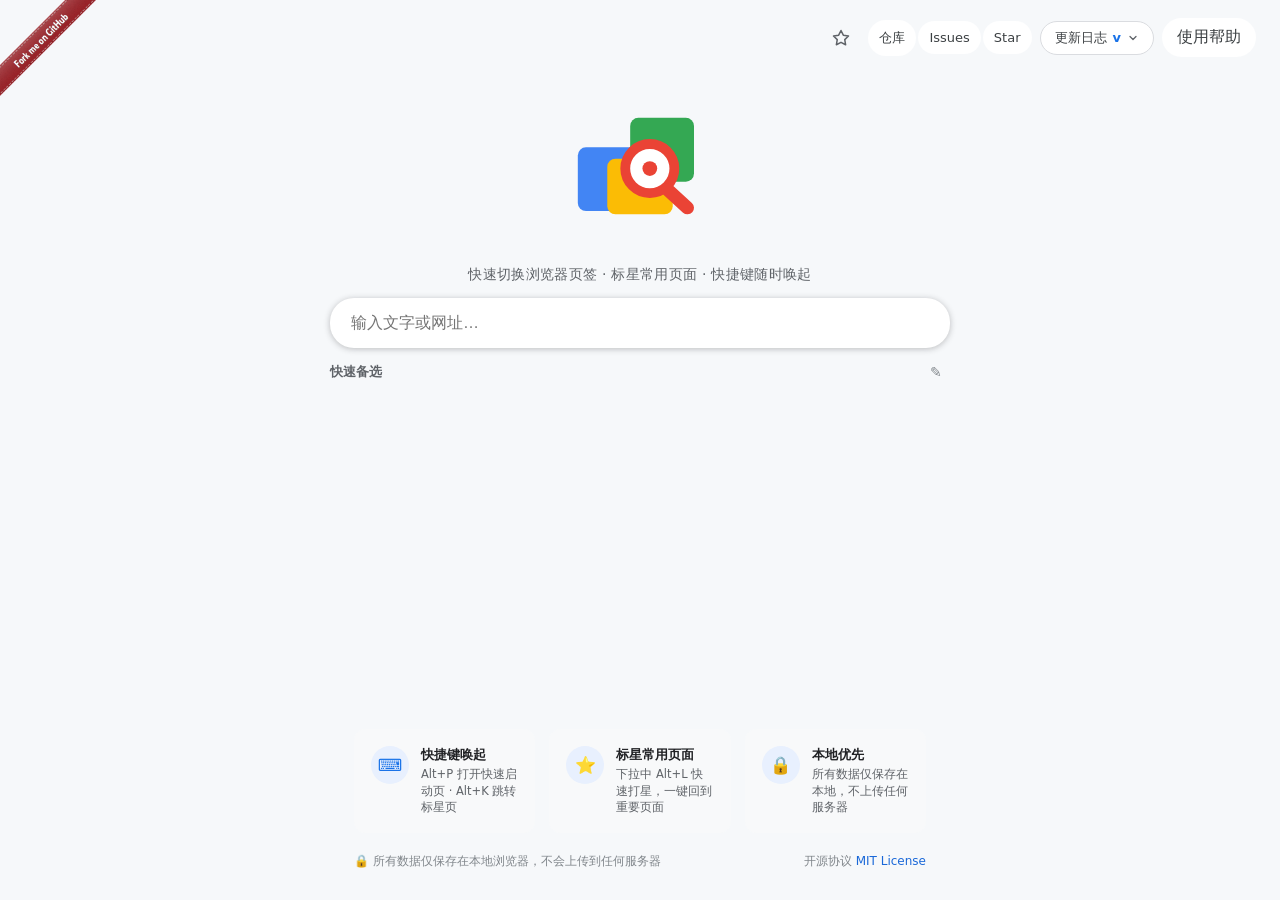
==== index.html @ 2217e9af "1.0.0 插件核心功能" ====
<!DOCTYPE html>
<html lang="zh">
<head>
  <meta charset="UTF-8" />
  <meta name="viewport" content="width=device-width, initial-scale=1.0" />
  <title>TabPilot 快速切换</title>
  <style>
    *, *::before, *::after { box-sizing: border-box; margin: 0; padding: 0; }

    /* ── 左上角 GitHub 角标 ───────────────────── */
    .fork-link {
      position: fixed;
      top: 0;
      left: 0;
      z-index: 50;
      width: 96px;
      height: 96px;
      display: block;
      overflow: hidden;
      opacity: .9;
      transition: opacity .2s;
    }

    .fork-link:hover { opacity: 1; }

    .fork-link img {
      width: 100%;
      height: 100%;
      object-fit: cover;
      display: block;
    }

    /* 确保 hidden 属性不被 display:flex 覆盖 */
    [hidden] { display: none !important; }

    body {
      font-family: "Segoe UI", system-ui, -apple-system, sans-serif;
      background: #f6f8fa;
      min-height: 100vh;
      display: flex;
      flex-direction: column;
      align-items: center;
    }

    /* ── 右上角帮助链接 ─────────────────────── */
    .top-links {
      position: absolute;
      top: 18px;
      right: 24px;
      z-index: 30;
      display: flex;
      align-items: center;
      gap: 8px;
    }

    .help-link {
      display: inline-flex;
      align-items: center;
      gap: 6px;
      padding: 8px 14px;
      font-size: 14px;
      font: inherit;
      color: #3c4043;
      background: #fff;
      border: 1px solid transparent;
      border-radius: 24px;
      text-decoration: none;
      cursor: pointer;
      transition: background .2s, border-color .2s;
    }

    .help-link:hover {
      background: #f1f3f4;
      border-color: #dadce0;
    }

    /* ── 轻提示 toast ───────────────────────── */
    .toast {
      position: fixed;
      left: 50%;
      bottom: 40px;
      transform: translateX(-50%);
      max-width: 80vw;
      padding: 10px 18px;
      font-size: 14px;
      color: #fff;
      background: rgba(32, 33, 36, .92);
      border-radius: 24px;
      box-shadow: 0 4px 16px rgba(0,0,0,.2);
      z-index: 1000;
      opacity: 0;
      pointer-events: none;
      transition: opacity .25s;
    }

    .toast.show { opacity: 1; }

    /* ── 主体 ─────────────────────────────── */
    .main {
      position: relative;
      flex: 1;
      width: 100%;
      display: flex;
      flex-direction: column;
      align-items: center;
      justify-content: flex-start;
      padding: 8vh 24px 40px;
    }

    .logo {
      width: 180px;
      height: 180px;
      display: flex;
      align-items: center;
      justify-content: center;
      margin-bottom: 14px;
      user-select: none;
    }

    .logo img {
      width: 100%;
      height: 100%;
      object-fit: contain;
    }

    /* ── 输入框 + 下拉 ─────────────────────── */
    .search-box {
      position: relative;
      width: 100%;
      max-width: 620px;
    }

    .search-box input {
      width: 100%;
      padding: 15px 44px 15px 20px;
      font-size: 16px;
      color: #202124;
      background: #fff;
      border: 1px solid #dfe1e5;
      border-radius: 24px;
      box-shadow: none;
      outline: none;
      transition: box-shadow .2s, border-color .2s;
    }

    .search-clear {
      position: absolute;
      right: 12px;
      top: 50%;
      transform: translateY(-50%);
      display: flex;
      align-items: center;
      justify-content: center;
      width: 28px;
      height: 28px;
      border: none;
      background: #f1f3f4;
      border-radius: 50%;
      color: #5f6368;
      cursor: pointer;
      padding: 0;
      transition: background .15s, color .15s;
    }

    .search-clear:hover { background: #e8eaed; color: #202124; }

    .search-clear svg { width: 16px; height: 16px; }

    .search-box input:hover {
      box-shadow: 0 1px 6px rgba(32,33,36,.18);
      border-color: rgba(223,225,229,0);
    }

    .search-box input:focus {
      box-shadow: 0 1px 6px rgba(32,33,36,.28);
      border-color: rgba(223,225,229,0);
    }

    .dropdown {
      position: absolute;
      left: 0;
      right: 0;
      top: calc(100% + 8px);
      z-index: 20;
      display: none;
      max-height: 340px;
      overflow-y: auto;
      background: #fff;
      border: 1px solid #dfe1e5;
      border-radius: 16px;
      box-shadow: 0 4px 16px rgba(32,33,36,.18);
      padding: 6px 0;
    }

    .dropdown.show { display: block; }

    .dropdown .dd-item {
      display: flex;
      align-items: center;
      gap: 12px;
      padding: 10px 16px;
      cursor: pointer;
    }

    .dropdown .dd-item:hover,
    .dropdown .dd-item.active {
      background: #f1f3f4;
    }

    .dropdown .dd-item img {
      width: 20px;
      height: 20px;
      flex-shrink: 0;
      border-radius: 4px;
    }

    .dropdown .dd-item .info {
      flex: 1;
      min-width: 0;
      display: flex;
      flex-direction: column;
      gap: 2px;
    }

    .dropdown .dd-item .t {
      font-size: 14px;
      color: #202124;
      white-space: nowrap;
      overflow: hidden;
      text-overflow: ellipsis;
    }

    .dropdown .dd-item .u {
      font-size: 12px;
      color: #80868b;
      white-space: nowrap;
      overflow: hidden;
      text-overflow: ellipsis;
    }

    /* ── 快速备选卡片 ───────────────────────── */
    .quick-cards {
      width: 100%;
      max-width: 620px;
      margin-top: 14px;
    }

    .qc-header {
      display: flex;
      align-items: center;
      justify-content: space-between;
      margin-bottom: 10px;
    }

    .qc-header .qc-ttl {
      font-size: 13px;
      font-weight: 600;
      color: #5f6368;
    }

    .qc-header .qc-edit-toggle {
      border: none;
      background: none;
      cursor: pointer;
      color: #80868b;
      padding: 2px 8px;
      border-radius: 6px;
      font-size: 14px;
    }

    .qc-header .qc-edit-toggle:hover { background: #f1f3f4; color: #202124; }

    .qc-view {
      display: grid;
      grid-template-columns: repeat(3, 1fr);
      gap: 12px;
    }

    .qc-chip {
      display: inline-flex;
      flex-direction: column;
      align-items: center;
      justify-content: center;
      gap: 3px;
      width: 100%;
      min-height: 62px;
      padding: 12px 16px;
      background: #fff;
      border: 1px solid #dadce0;
      border-radius: 14px;
      color: #3c4043;
      cursor: pointer;
      text-align: center;
      box-shadow: 0 1px 2px rgba(60,64,67,.08);
      transition: box-shadow .18s, border-color .18s, transform .12s;
    }

    .qc-chip:hover {
      box-shadow: 0 4px 14px rgba(60,64,67,.16);
      border-color: #1a73e8;
    }

    .qc-chip:active { transform: translateY(1px); }

    .qc-chip .lbl {
      font-size: 15px;
      font-weight: 600;
      color: #202124;
      width: 100%;
      overflow: hidden;
      text-overflow: ellipsis;
      white-space: nowrap;
    }

    .qc-chip .val {
      font-size: 12px;
      color: #5f6368;
      width: 100%;
      overflow: hidden;
      text-overflow: ellipsis;
      white-space: nowrap;
    }

    .qc-empty { font-size: 13px; color: #9aa0b0; }

    .qc-edit { display: flex; flex-direction: column; gap: 8px; }

    .qc-edit-row { display: flex; align-items: center; gap: 6px; }

    .qc-edit-row input {
      padding: 8px 10px;
      font-size: 13px;
      font-family: inherit;
      color: #202124;
      border: 1px solid #dfe1e5;
      border-radius: 8px;
      outline: none;
    }

    .qc-edit-row input:focus { border-color: #1a73e8; }

    .qc-edit-row .lbl-input { flex: 0 0 120px; }

    .qc-edit-row .val-input { flex: 1; min-width: 0; }

    .qc-ico {
      border: none;
      background: none;
      cursor: pointer;
      color: #5f6368;
      padding: 4px 6px;
      border-radius: 6px;
      font-size: 13px;
    }

    .qc-ico:hover { background: #f1f3f4; color: #202124; }
    .qc-ico.del:hover { color: #d93025; background: #fce8e6; }

    .qc-edit-footer { display: flex; align-items: center; gap: 10px; margin-top: 6px; }

    .qc-add {
      display: inline-flex;
      align-items: center;
      gap: 6px;
      padding: 8px 14px;
      border: 1px dashed #d0d0d0;
      border-radius: 20px;
      background: none;
      color: #5f6368;
      font-size: 13px;
      cursor: pointer;
    }

    .qc-add:hover { border-color: #1a73e8; color: #1a73e8; }
    .qc-add:disabled { opacity: .4; cursor: not-allowed; }

    .qc-done {
      margin-left: auto;
      padding: 8px 18px;
      font-size: 13px;
      font-weight: 600;
      color: #fff;
      background: #1a73e8;
      border: none;
      border-radius: 18px;
      cursor: pointer;
    }

    .qc-done:hover { background: #1b66c9; }

    /* ── 帮助浮窗 ─────────────────────────── */
    .modal-mask {
      position: fixed;
      inset: 0;
      z-index: 100;
      background: rgba(0,0,0,.45);
      display: none;
      align-items: center;
      justify-content: center;
      padding: 24px;
    }

    .modal-mask.show { display: flex; }

    .modal {
      width: auto;
      min-width: 760px;
      max-width: 90vw;
      background: #fff;
      border-radius: 16px;
      box-shadow: 0 12px 40px rgba(0,0,0,.2);
      padding: 32px 40px;
    }

    .modal h2 {
      font-size: 22px;
      font-weight: 600;
      color: #202124;
      margin-bottom: 18px;
    }

    .modal ol {
      margin: 0;
      padding-left: 20px;
      display: flex;
      flex-direction: column;
      gap: 10px;
    }

    .modal li {
      font-size: 16px;
      line-height: 1.9;
      color: #3c4043;
      white-space: nowrap;
    }

    .modal li b { color: #1a73e8; font-weight: 600; }

    .modal li a {
      color: #1a68d8;
      text-decoration: underline;
      cursor: pointer;
    }
    .modal li a:hover { color: #174ea6; }

    .modal .modal-close {
      margin-top: 22px;
      width: 100%;
      padding: 12px;
      font-size: 14px;
      font-weight: 600;
      color: #fff;
      background: #1a73e8;
      border: none;
      border-radius: 8px;
      cursor: pointer;
      transition: background .2s;
    }

    .modal .modal-close:hover { background: #1b66c9; }

    /* ── 顶部星形跳转按钮 ───────────────────── */
    .top-star {
      display: inline-flex;
      align-items: center;
      justify-content: center;
      width: 38px;
      height: 38px;
      border: 1px solid transparent;
      border-radius: 50%;
      background: none;
      color: #5f6368;
      cursor: pointer;
      transition: color .2s, background .2s, border-color .2s;
    }

    .top-star:hover { color: #f5a623; background: #f1f3f4; border-color: #dadce0; }
    .top-star.active { color: #f5a623; }

    /* ── 下拉项星标按钮 ─────────────────────── */
    .dropdown .dd-item .star-btn {
      opacity: 0;
      flex-shrink: 0;
      display: inline-flex;
      align-items: center;
      justify-content: center;
      width: 26px;
      height: 26px;
      border: none;
      border-radius: 6px;
      background: none;
      color: #5f6368;
      cursor: pointer;
      padding: 0;
      transition: opacity .15s, color .15s, background .15s, transform .15s;
    }

    .dropdown .dd-item:hover .star-btn,
    .dropdown .dd-item .star-btn.starred { opacity: 1; }

    .dropdown .dd-item .star-btn:hover {
      color: #f5a623;
      background: rgba(245,166,35,.14);
      transform: scale(1.12);
    }

    .dropdown .dd-item .star-btn.starred { color: #f5a623; }
    .dropdown .dd-item .star-btn.starred:hover { color: #d93025; background: rgba(217,48,37,.1); }

    /* ── 更新日志 ───────────────────────────── */
    .changelog-chip {
      display: inline-flex;
      align-items: center;
      gap: 6px;
      padding: 7px 14px;
      font-size: 13px;
      font-weight: 500;
      font-family: inherit;
      color: #3c4043;
      background: #fff;
      border: 1px solid #dadce0;
      border-radius: 24px;
      cursor: pointer;
      transition: background .2s, border-color .2s;
    }

    .changelog-chip:hover { background: #f1f3f4; border-color: #dadce0; }

    .changelog-chip .chip-ver {
      font-weight: 600;
      color: #1a73e8;
    }

    .changelog-chip svg {
      width: 12px;
      height: 12px;
      color: #5f6368;
    }

    /* 更新日志浮窗内容 */
    .modal-cl { min-width: 620px; }

    .cl-head {
      display: flex;
      align-items: center;
      justify-content: space-between;
      margin-bottom: 8px;
    }

    .cl-head h2 { margin-bottom: 0; }

    .cl-close {
      width: 30px;
      height: 30px;
      display: flex;
      align-items: center;
      justify-content: center;
      border: none;
      border-radius: 50%;
      background: none;
      color: #5f6368;
      font-size: 15px;
      cursor: pointer;
      transition: background .15s, color .15s;
    }

    .cl-close:hover { background: #f1f3f4; color: #202124; }

    .cl-versions {
      display: flex;
      flex-direction: column;
      max-height: 46vh;
      overflow-y: auto;
    }

    .cl-ver {
      padding: 16px 0;
      border-bottom: 1px solid #e8eaed;
    }

    .cl-ver:first-child { padding-top: 4px; }
    .cl-ver:last-child { border-bottom: none; }

    .cl-ver-row {
      display: flex;
      align-items: center;
      gap: 10px;
      margin-bottom: 10px;
    }

    .cl-ver-chip {
      font-size: 13px;
      font-weight: 600;
      color: #1a68d8;
      background: #e8f0fe;
      border-radius: 6px;
      padding: 2px 8px;
    }

    .cl-ver-date { font-size: 12px; color: #80868b; }

    .cl-ver-badge {
      font-size: 11px;
      font-weight: 600;
      color: #fff;
      background: #1a73e8;
      border-radius: 999px;
      padding: 2px 10px;
    }

    .cl-items {
      list-style: none;
      margin: 0;
      padding: 0;
      display: flex;
      flex-direction: column;
      gap: 8px;
    }

    .cl-item {
      display: flex;
      align-items: flex-start;
      gap: 8px;
      font-size: 14px;
      line-height: 1.6;
      color: #3c4043;
    }

    .cl-tag {
      flex-shrink: 0;
      font-size: 11px;
      font-weight: 600;
      border-radius: 6px;
      padding: 1px 7px;
      margin-top: 3px;
    }

    .cl-tag-new { color: #1a68d8; background: #e8f0fe; }
    .cl-tag-fix, .cl-tag-imp { color: #5f6368; background: #f1f3f4; }

    .cl-foot {
      display: flex;
      align-items: center;
      justify-content: space-between;
      gap: 12px;
      margin-top: 20px;
    }

    .cl-gh-link {
      font-size: 13px;
      color: #1a68d8;
      text-decoration: none;
      cursor: pointer;
    }

    .cl-gh-link:hover { text-decoration: underline; }

    .cl-done {
      padding: 10px 26px;
      font-size: 14px;
      font-weight: 600;
      color: #fff;
      background: #1a73e8;
      border: none;
      border-radius: 8px;
      cursor: pointer;
      transition: background .2s;
    }

    .cl-done:hover { background: #1b66c9; }

    /* ── GitHub 入口组 ───────────────────────── */
    .gh-group {
      display: inline-flex;
      align-items: center;
      gap: 2px;
    }

    .gh-group .help-link {
      padding: 8px 10px;
      font-size: 13px;
    }

    /* ── 页脚 ───────────────────────────────── */
    .page-footer {
      width: 100%;
      max-width: 620px;
      margin: 20px auto 30px;
      display: flex;
      align-items: center;
      justify-content: space-between;
      gap: 12px;
      padding: 0 24px;
      font-size: 12px;
      color: #80868b;
    }

    .page-footer a {
      color: #1a68d8;
      text-decoration: none;
      cursor: pointer;
    }

    .page-footer a:hover { text-decoration: underline; }

    /* ── 一句话定位 ───────────────────────── */
    .tagline {
      margin: 0 0 14px;
      text-align: center;
      font-size: 14px;
      color: #5f6368;
      letter-spacing: .3px;
    }

    /* ── 核心特性列表 ─────────────────────── */
    .features {
      width: 100%;
      max-width: 620px;
      margin: 6px auto 0;
      padding: 0 24px;
      display: grid;
      grid-template-columns: repeat(3, 1fr);
      gap: 14px;
    }

    .feature-item {
      display: flex;
      align-items: flex-start;
      gap: 12px;
      padding: 16px 16px;
      background: #f8f9fa;
      border: 1px solid transparent;
      border-radius: 12px;
    }

    .feature-icon {
      width: 38px;
      height: 38px;
      flex-shrink: 0;
      display: inline-flex;
      align-items: center;
      justify-content: center;
      font-size: 17px;
      background: #e8f0fe;
      color: #1a73e8;
      border-radius: 50%;
    }

    .feature-text {
      display: flex;
      flex-direction: column;
      gap: 2px;
      min-width: 0;
    }

    .feature-text strong {
      font-size: 13px;
      color: #202124;
    }

    .feature-text span {
      font-size: 11.5px;
      color: #5f6368;
      line-height: 1.45;
    }

    @media (max-width: 560px) {
      .features { grid-template-columns: 1fr; }
    }
  </style>
</head>
<body>
  <a id="fork-link" class="fork-link" href="https://github.com/biabiatiano/TabPilot/fork" target="_blank" rel="noopener" title="Fork TabPilot">
    <img src="forkme.png" alt="Fork me on GitHub" />
  </a>
  <div class="top-links">
    <button type="button" id="index-star-btn" class="top-star" title="暂无标星的页面，请在下拉中给某页点星">
      <svg width="18" height="18" viewBox="0 0 24 24" fill="none" stroke="currentColor" stroke-width="2" stroke-linecap="round" stroke-linejoin="round">
        <polygon points="12 2 15.09 8.26 22 9.27 17 14.14 18.18 21.02 12 17.77 5.82 21.02 7 14.14 2 9.27 8.91 8.26 12 2"/>
      </svg>
    </button>
    <span class="gh-group">
      <a class="help-link" id="gh-repo" href="#" role="button" title="GitHub 仓库">仓库</a>
      <a class="help-link" id="gh-issues" href="#" role="button" title="提交 Issue">Issues</a>
      <a class="help-link" id="gh-star" href="#" role="button" title="给项目点 Star">Star</a>
    </span>
    <button type="button" id="changelog-btn" class="changelog-chip" title="查看更新日志">
      <span>更新日志</span>
      <span class="chip-ver">v<span id="cl-ver-label"></span></span>
      <svg viewBox="0 0 24 24" fill="none" stroke="currentColor" stroke-width="2.5" stroke-linecap="round" stroke-linejoin="round"><polyline points="6 9 12 15 18 9"/></svg>
    </button>
    <a class="help-link" id="help-link" href="#" role="button">
      使用帮助
    </a>
  </div>

  <main class="main">
    <div class="logo">
      <img
        src="logo.svg"
        alt="TabPilot"
        draggable="false"
      />
    </div>
    <p class="tagline">快速切换浏览器页签 · 标星常用页面 · 快捷键随时唤起</p>

    <div class="search-box">
      <input type="text" id="query" placeholder="输入文字或网址…" autocomplete="off" autocapitalize="off" spellcheck="false" />
      <button type="button" id="search-clear" class="search-clear" title="清除" hidden aria-label="清除">
        <svg viewBox="0 0 24 24" fill="none" stroke="currentColor" stroke-width="2" stroke-linecap="round">
          <path d="M6 6l12 12M18 6L6 18" />
        </svg>
      </button>
      <div class="dropdown" id="dropdown"></div>
    </div>

    <!-- 快速备选卡片 -->
    <div class="quick-cards">
      <div class="qc-header">
        <span class="qc-ttl">快速备选</span>
        <button class="qc-edit-toggle" id="qc-edit-toggle" title="管理卡片">✎</button>
      </div>
      <div class="qc-view" id="qc-view"></div>
      <div class="qc-edit" id="qc-edit" hidden></div>
    </div>
  </main>

  <!-- 核心特性列表 -->
  <section class="features">
    <div class="feature-item">
      <span class="feature-icon">⌨</span>
      <div class="feature-text">
        <strong>快捷键唤起</strong>
        <span>Alt+P 打开快速启动页 · Alt+K 跳转标星页</span>
      </div>
    </div>
    <div class="feature-item">
      <span class="feature-icon">⭐</span>
      <div class="feature-text">
        <strong>标星常用页面</strong>
        <span>下拉中 Alt+L 快速打星，一键回到重要页面</span>
      </div>
    </div>
    <div class="feature-item">
      <span class="feature-icon">🔒</span>
      <div class="feature-text">
        <strong>本地优先</strong>
        <span>所有数据仅保存在本地，不上传任何服务器</span>
      </div>
    </div>
  </section>

  <!-- 页脚：隐私声明 + 开源协议 -->
  <footer class="page-footer">
    <span class="footer-privacy">🔒 所有数据仅保存在本地浏览器，不会上传到任何服务器</span>
    <span class="footer-license">
      开源协议 <a id="license-link" href="#" role="button">MIT License</a>
    </span>
  </footer>

  <!-- 帮助浮窗 -->
  <div class="modal-mask" id="help-modal">
    <div class="modal">
      <h2>使用帮助</h2>
      <ol>
        <li>在输入框中<b>输入文字或网址</b>，下方会实时展示浏览器已打开的、与之匹配的页签。</li>
        <li>使用 <b>鼠标点击</b> 或 <b>↑/↓ 键</b> 选中某个下拉项，按 <b>Enter</b> 即可跳转到对应页签。</li>
        <li>若输入的是<b>网址</b>且当前没有匹配的页签，按 <b>Enter</b> 会用新页签打开该网址。</li>
        <li>按 <b>Esc</b> 可收起下拉列表。</li>
        <li>按 <b>Alt+P</b> 可随时打开本快速启动页（可到 <a id="shortcuts-link" href="#" title="打开快捷键设置页面">chrome://extensions/shortcuts</a> 自定义快捷键）。</li>
        <li>按 <b>Alt+K</b> 可一键跳转到你标星的页面（在弹窗中给某标签页点星后即可生效）。</li>
        <li>在本页下拉中选中某个页签后，按 <b>Alt+L</b> 可对该页执行<b>标星/取消标星</b>。</li>
      </ol>
      <button class="modal-close" id="modal-close">知道了</button>
    </div>
  </div>

  <!-- 更新日志浮窗 -->
  <div class="modal-mask" id="changelog-modal">
    <div class="modal modal-cl">
      <div class="cl-head">
        <h2>更新日志</h2>
        <button type="button" class="cl-close" id="cl-close" title="关闭">✕</button>
      </div>
      <div class="cl-versions" id="cl-versions">
        <!-- 由 index.js 渲染版本条目 -->
      </div>
      <div class="cl-foot">
        <a class="cl-gh-link" id="cl-gh-link" href="#" role="button">在 GitHub 查看完整更新 →</a>
        <button class="cl-done" id="cl-done">知道了</button>
      </div>
    </div>
  </div>

  <div class="toast" id="toast"></div>
  <script src="index.js"></script>
</body>
</html>
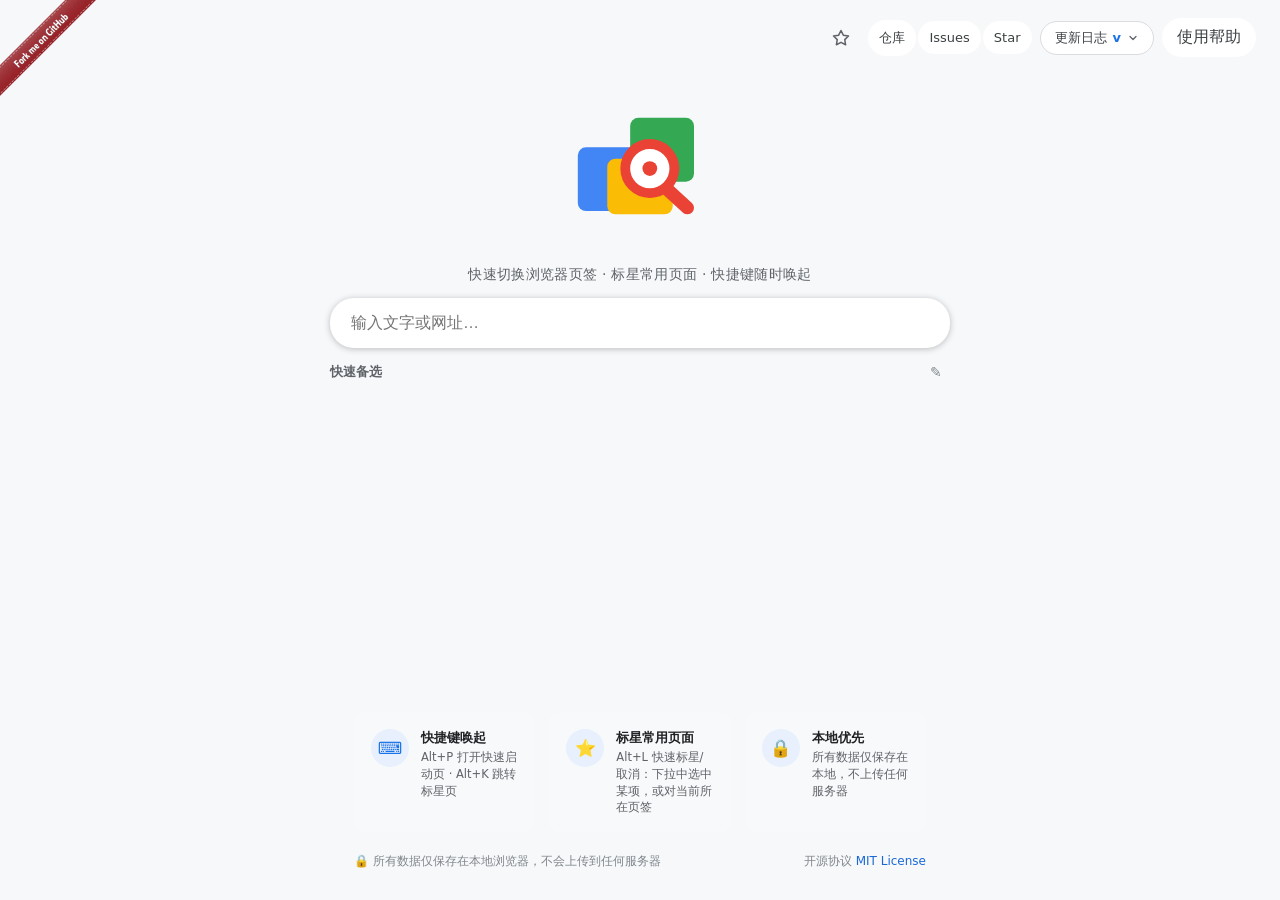
==== commit 71aa966d: "1.0.1 星标功能扩展" ====
--- a/index.html
+++ b/index.html
@@ -838,7 +838,7 @@
       <span class="feature-icon">⭐</span>
       <div class="feature-text">
         <strong>标星常用页面</strong>
-        <span>下拉中 Alt+L 快速打星，一键回到重要页面</span>
+        <span>Alt+L 快速标星/取消：下拉中选中某项，或对当前所在页签</span>
       </div>
     </div>
     <div class="feature-item">
@@ -869,7 +869,7 @@
         <li>按 <b>Esc</b> 可收起下拉列表。</li>
         <li>按 <b>Alt+P</b> 可随时打开本快速启动页（可到 <a id="shortcuts-link" href="#" title="打开快捷键设置页面">chrome://extensions/shortcuts</a> 自定义快捷键）。</li>
         <li>按 <b>Alt+K</b> 可一键跳转到你标星的页面（在弹窗中给某标签页点星后即可生效）。</li>
-        <li>在本页下拉中选中某个页签后，按 <b>Alt+L</b> 可对该页执行<b>标星/取消标星</b>。</li>
+        <li>按 <b>Alt+L</b> 可快速<b>标星/取消标星</b>：在本页下拉中选中某项，或对当前所在的普通页签执行（会以系统通知提示）。</li>
       </ol>
       <button class="modal-close" id="modal-close">知道了</button>
     </div>
